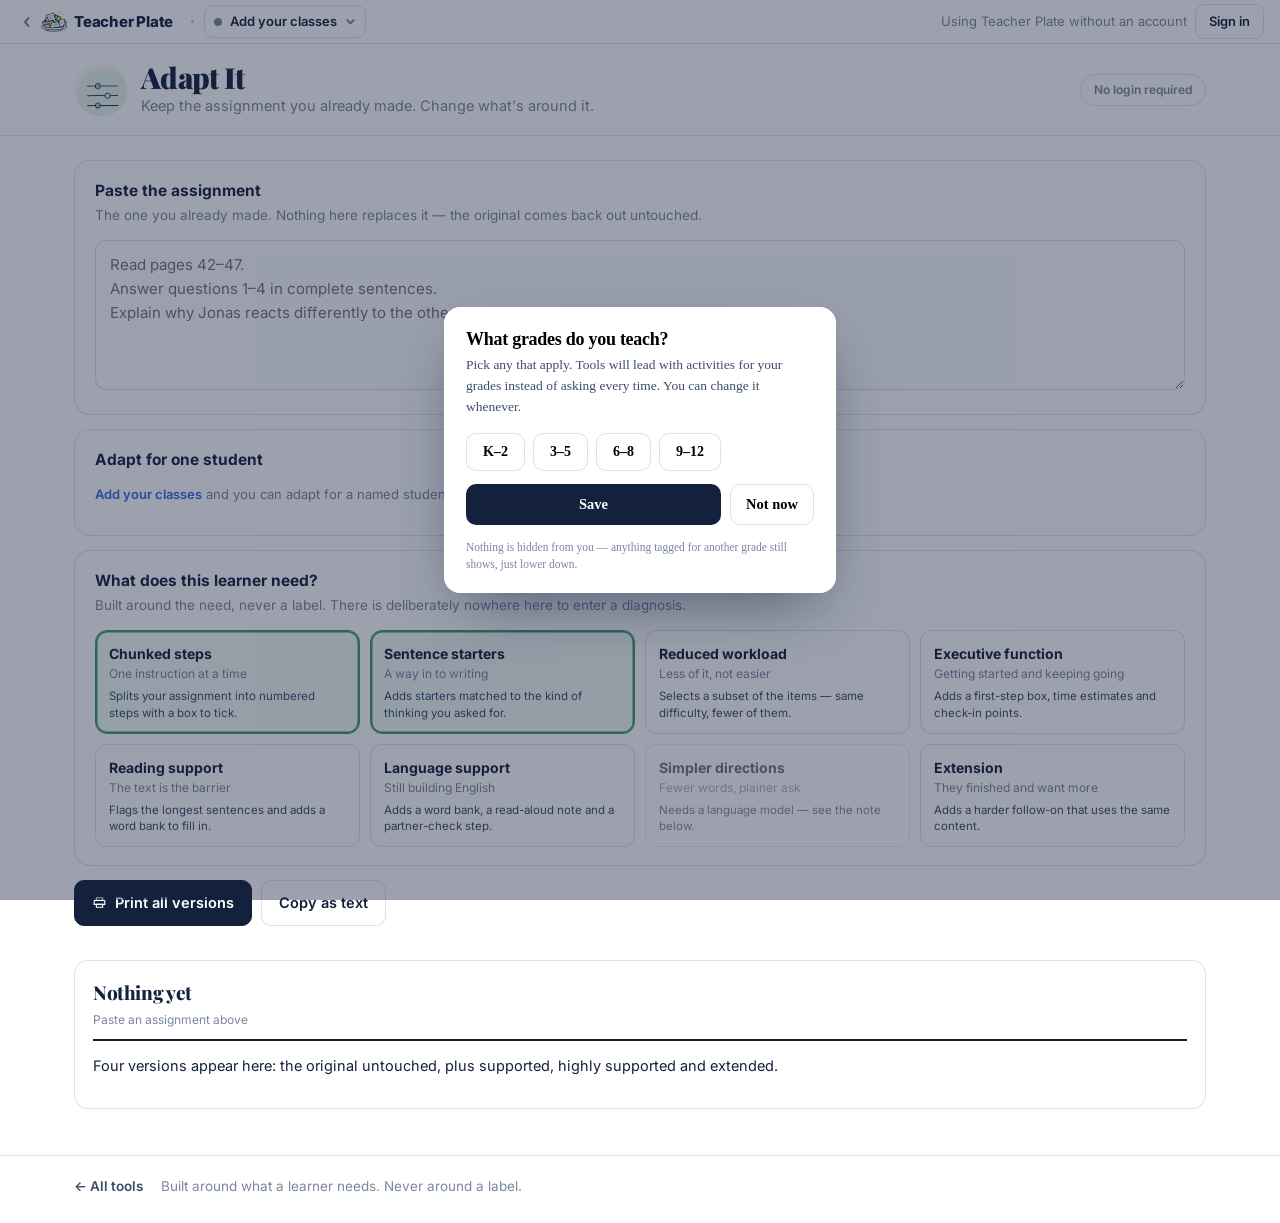
==== adapt-it/index.html @ 30fc8017 "Build Adapt It — the structural half, honestly labelled Everything here that works without a languag" ====
<!DOCTYPE html>
<html lang="en">
<head>
<meta charset="utf-8">
<meta name="viewport" content="width=device-width, initial-scale=1">
<title>Adapt It — differentiate what you're already teaching | Teacher Plate</title>
<meta name="description" content="Paste the assignment you already have. Get versions built around what the learner needs — never around a label. Free, no account.">
<link rel="preconnect" href="https://fonts.googleapis.com">
<link rel="preconnect" href="https://fonts.gstatic.com" crossorigin>
<link href="https://fonts.googleapis.com/css2?family=Playfair+Display:wght@700;800;900&family=Caveat:wght@600;700&family=Inter:wght@400;500;600;700&display=swap" rel="stylesheet">
<link rel="icon" href="data:image/svg+xml,<svg xmlns='http://www.w3.org/2000/svg' viewBox='0 0 100 100'><text y='.9em' font-size='90'>🪜</text></svg>">
<link rel="stylesheet" href="/css/tokens.css">
<link rel="stylesheet" href="css/styles.css?v=1">
<script src="/core/config.js?v=3"></script>
<script src="/core/bar.js?v=9" data-hub="/app.html"></script>
</head>
<body>

<header class="tool-head no-print">
  <div class="wrap">
    <img class="badge" src="/img/icons/adapt-it.png" alt="" width="144" height="144">
    <div>
      <h1>Adapt It</h1>
      <p>Keep the assignment you already made. Change what's around it.</p>
    </div>
    <span class="no-acct">No login required</span>
  </div>
</header>

<main id="view" class="wrap"></main>

<footer class="tool-foot no-print">
  <div class="wrap">
    <a href="/tools.html">← All tools</a>
    <span>Built around what a learner needs. Never around a label.</span>
  </div>
</footer>

<div class="toast no-print" id="toast" hidden></div>
<script src="js/scaffolds.data.js?v=1"></script>
<script src="js/app.js?v=1"></script>
</body>
</html>
---- css/tokens.css ----
/* ══ Offload design tokens — shared by index.html (marketing) + app.html (signed-in) ══ */
:root{
  /* surfaces — WHITE base, no cream */
  --cream:#FFFFFF;          /* page background (name kept for compatibility) */
  --cream-deep:#F7F8FA;     /* faint zone / alternating band */
  --paper:#FFFFFF;          /* card surface */

  /* ink */
  --ink:#14213D;
  --ink-2:#3C4C6B;
  --ink-3:#7B87A0;

  /* accents */
  --pink:#F76A8C;
  --pink-soft:#FFE1EA;
  --yellow:#FFD44D;
  --yellow-soft:#FFF0C2;
  --blue:#3567E8;
  --blue-soft:#DCEAFF;
  --mint:#DCF2E3;
  --green:#3E9A6A;
  --lilac:#E9E2FF;
  --purple:#7B5BD6;
  --peach:#FFE2D0;
  --orange:#E8763A;

  /* lines + shadow */
  --line:rgba(20,33,61,.13);
  --line-2:rgba(20,33,61,.07);
  --shadow:0 1px 2px rgba(20,33,61,.04), 0 8px 22px -12px rgba(20,33,61,.14);
  --shadow-lift:0 2px 4px rgba(20,33,61,.06), 0 18px 34px -16px rgba(20,33,61,.22);
  --r-organic:22px 20px 24px 21px;
}
---- adapt-it/css/styles.css ----
*{box-sizing:border-box}
html,body{margin:0;padding:0}
body{font-family:Inter,-apple-system,BlinkMacSystemFont,"Segoe UI",sans-serif;background:var(--cream);
     color:var(--ink);-webkit-font-smoothing:antialiased;font-size:16px;line-height:1.5}
a{color:inherit;text-decoration:none}
button{font:inherit;color:inherit;background:none;border:0;cursor:pointer}
.wrap{max-width:1180px;margin:0 auto;padding:0 24px}

.tool-head{border-bottom:1.5px solid var(--line);background:#fff}
.tool-head .wrap{display:flex;align-items:center;gap:13px;padding:18px 24px}
.badge{width:54px;height:54px;flex:none;display:block;object-fit:contain}
.tool-head h1{font-family:"Playfair Display",serif;font-weight:900;font-size:29px;letter-spacing:-.025em;margin:0;line-height:1.05}
.tool-head p{margin:3px 0 0;font-size:14.5px;color:var(--ink-3)}
.no-acct{margin-left:auto;font-size:12px;font-weight:600;color:var(--ink-3);
         border:1.5px solid var(--line);border-radius:999px;padding:6px 13px;white-space:nowrap}

.setup{padding:24px 0 8px}
.panel{background:#fff;border:1.5px solid var(--line);border-radius:16px;padding:18px 20px;margin-bottom:14px}
.panel h3{margin:0 0 3px;font-size:15.5px;font-weight:700}
.panel p.hint{margin:0 0 14px;font-size:13.5px;color:var(--ink-3);line-height:1.55}
textarea.paste{font:inherit;font-size:15px;padding:12px 14px;border:1.5px solid var(--line);border-radius:11px;
     background:#FCFCFD;color:var(--ink);width:100%;min-height:150px;resize:vertical;line-height:1.6}
textarea.paste:focus{outline:none;border-color:var(--blue);background:#fff}

.needs{display:grid;grid-template-columns:repeat(4,minmax(0,1fr));gap:10px}
.need{border:1.5px solid var(--line);border-radius:12px;padding:12px 13px;text-align:left;background:#fff;
      transition:.15s;width:100%}
.need:hover{border-color:rgba(20,33,61,.3)}
.need.on{border-color:var(--green);background:#F1FAF4;box-shadow:0 0 0 1.5px var(--green) inset}
.need b{display:block;font-size:14px;font-weight:700}
.need span{display:block;font-size:12px;color:var(--ink-3);margin-top:2px;line-height:1.35}
.need .adds{display:block;font-size:11.5px;color:var(--ink-2);margin-top:6px;line-height:1.4}
.need.locked{opacity:.62}

.forstu{display:flex;gap:9px;align-items:flex-end;flex-wrap:wrap}
.f{display:flex;flex-direction:column;gap:5px}
.f label{font-size:12.5px;font-weight:600;color:var(--ink-2)}
.f select{font:inherit;font-size:14.5px;padding:9px 11px;border:1.5px solid var(--line);border-radius:9px;
     background:#FCFCFD;color:var(--ink);min-width:190px}
.f select:focus{outline:none;border-color:var(--blue);background:#fff}
.supports{font-size:12.5px;color:var(--ink-3);margin-top:9px;line-height:1.55}
.supports b{color:var(--ink-2)}
.rosternote{font-size:13px;color:var(--ink-3);line-height:1.5}
.rosternote a{color:var(--blue);font-weight:600}

.gap{background:#FFF7E6;border:1.5px solid rgba(232,118,58,.3);border-radius:12px;padding:13px 15px;
     font-size:13.5px;color:#8A5A10;line-height:1.6;margin-top:4px}
.gap b{display:block;margin-bottom:3px}

.rowacts{display:flex;gap:9px;flex-wrap:wrap;margin:4px 0 26px}
.btn{display:inline-flex;align-items:center;gap:8px;font-size:14.5px;font-weight:600;
     border:1.5px solid var(--line);border-radius:10px;padding:11px 17px;background:#fff}
.btn:hover{border-color:var(--ink)}
.btn.primary{background:var(--ink);color:#fff;border-color:var(--ink)}
.btn.primary:hover{background:#1B2C50}
.btn svg{width:15px;height:15px;stroke:currentColor;fill:none;stroke-width:1.8;stroke-linecap:round;stroke-linejoin:round}

.versions{display:grid;grid-template-columns:repeat(auto-fit,minmax(255px,1fr));gap:14px;padding-bottom:46px}
.ver{background:#fff;border:1.5px solid var(--line);border-radius:14px;padding:17px 18px;break-inside:avoid}
.ver .vh{border-bottom:2px solid var(--ink);padding-bottom:9px;margin-bottom:13px}
.ver .vh b{display:block;font-family:"Playfair Display",serif;font-weight:800;font-size:19px;letter-spacing:-.02em}
.ver .vh span{font-size:12px;color:var(--ink-3)}
.blk{margin-bottom:14px}
.blk h4{margin:0 0 5px;font-size:11px;font-weight:700;letter-spacing:.09em;text-transform:uppercase;color:var(--ink-3)}
.blk p{margin:0 0 6px;line-height:1.6;font-size:14.5px;white-space:pre-wrap}
.blk ol,.blk ul{margin:0;padding-left:19px;font-size:14.5px}
.blk li{margin-bottom:5px;line-height:1.5}
.blk .box{list-style:none;margin-left:-19px}
.blk .box li{display:flex;gap:9px;align-items:flex-start}
.blk .box i{width:14px;height:14px;border:2px solid var(--ink);border-radius:3px;flex:none;margin-top:4px}
.blk .bank{border:1.5px dashed var(--line);border-radius:9px;padding:9px 11px;min-height:52px;font-size:13.5px;color:var(--ink-3)}
.long{background:#FFF6DA;padding:1px 3px;border-radius:3px}

.toast{position:fixed;left:50%;bottom:26px;transform:translateX(-50%);background:var(--ink);color:#fff;
       font-size:13.5px;font-weight:600;padding:11px 18px;border-radius:11px;z-index:60}
.tool-foot{border-top:1.5px solid var(--line);background:#fff}
.tool-foot .wrap{display:flex;align-items:center;gap:18px;padding:20px 24px 26px;font-size:13.5px;color:var(--ink-3);flex-wrap:wrap}
.tool-foot a{font-weight:600;color:var(--ink-2)}
.tool-foot a:hover{color:var(--blue)}

@media (max-width:1000px){ .needs{grid-template-columns:repeat(2,minmax(0,1fr))} }
@media (max-width:560px){ .needs{grid-template-columns:1fr} .no-acct{display:none} }

@media print{
  .no-print,.setup,.rowacts{display:none !important}
  #tp-bar{display:none !important}
  body{background:#fff}
  .wrap{max-width:none;padding:0}
  .versions{display:block}
  .ver{border:0;border-radius:0;padding:0;margin:0;break-after:page}
  .ver:last-child{break-after:auto}
  @page{margin:16mm}
}
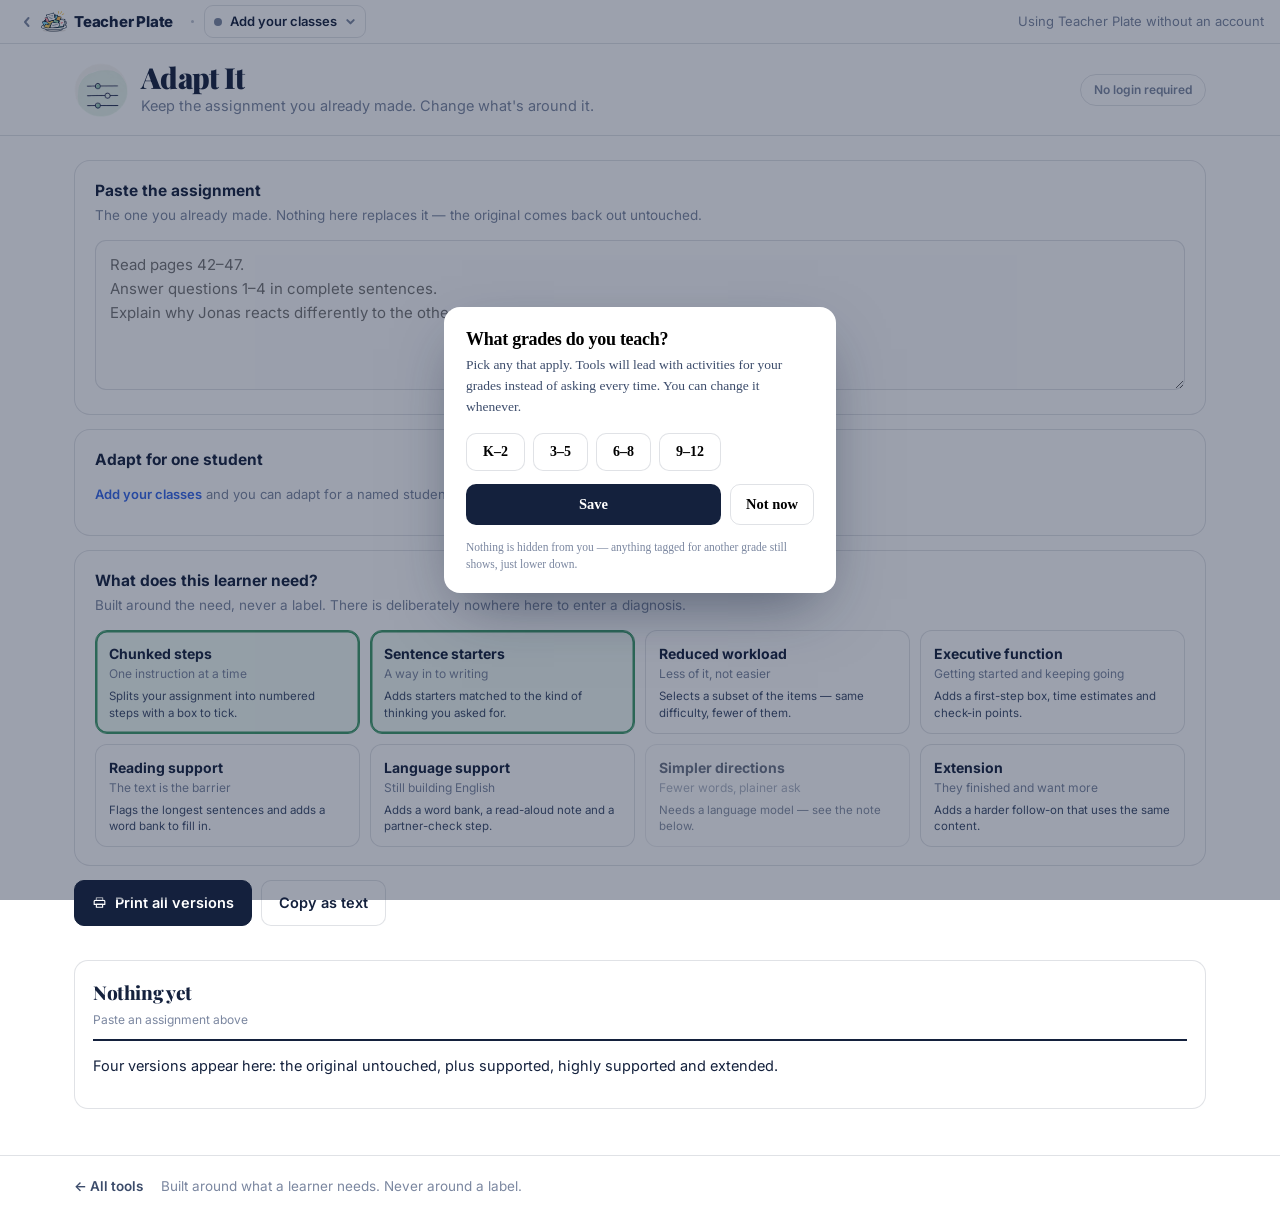
==== commit 6f33399f: "Free with no login: switch accounts off, keep them recoverable Decided: Teacher Plate is free and ne" ====
--- a/adapt-it/index.html
+++ b/adapt-it/index.html
@@ -11,7 +11,7 @@
 <link rel="icon" href="data:image/svg+xml,<svg xmlns='http://www.w3.org/2000/svg' viewBox='0 0 100 100'><text y='.9em' font-size='90'>🪜</text></svg>">
 <link rel="stylesheet" href="/css/tokens.css">
 <link rel="stylesheet" href="css/styles.css?v=1">
-<script src="/core/config.js?v=3"></script>
+<script src="/core/config.js?v=4"></script>
 <script src="/core/bar.js?v=9" data-hub="/app.html"></script>
 </head>
 <body>
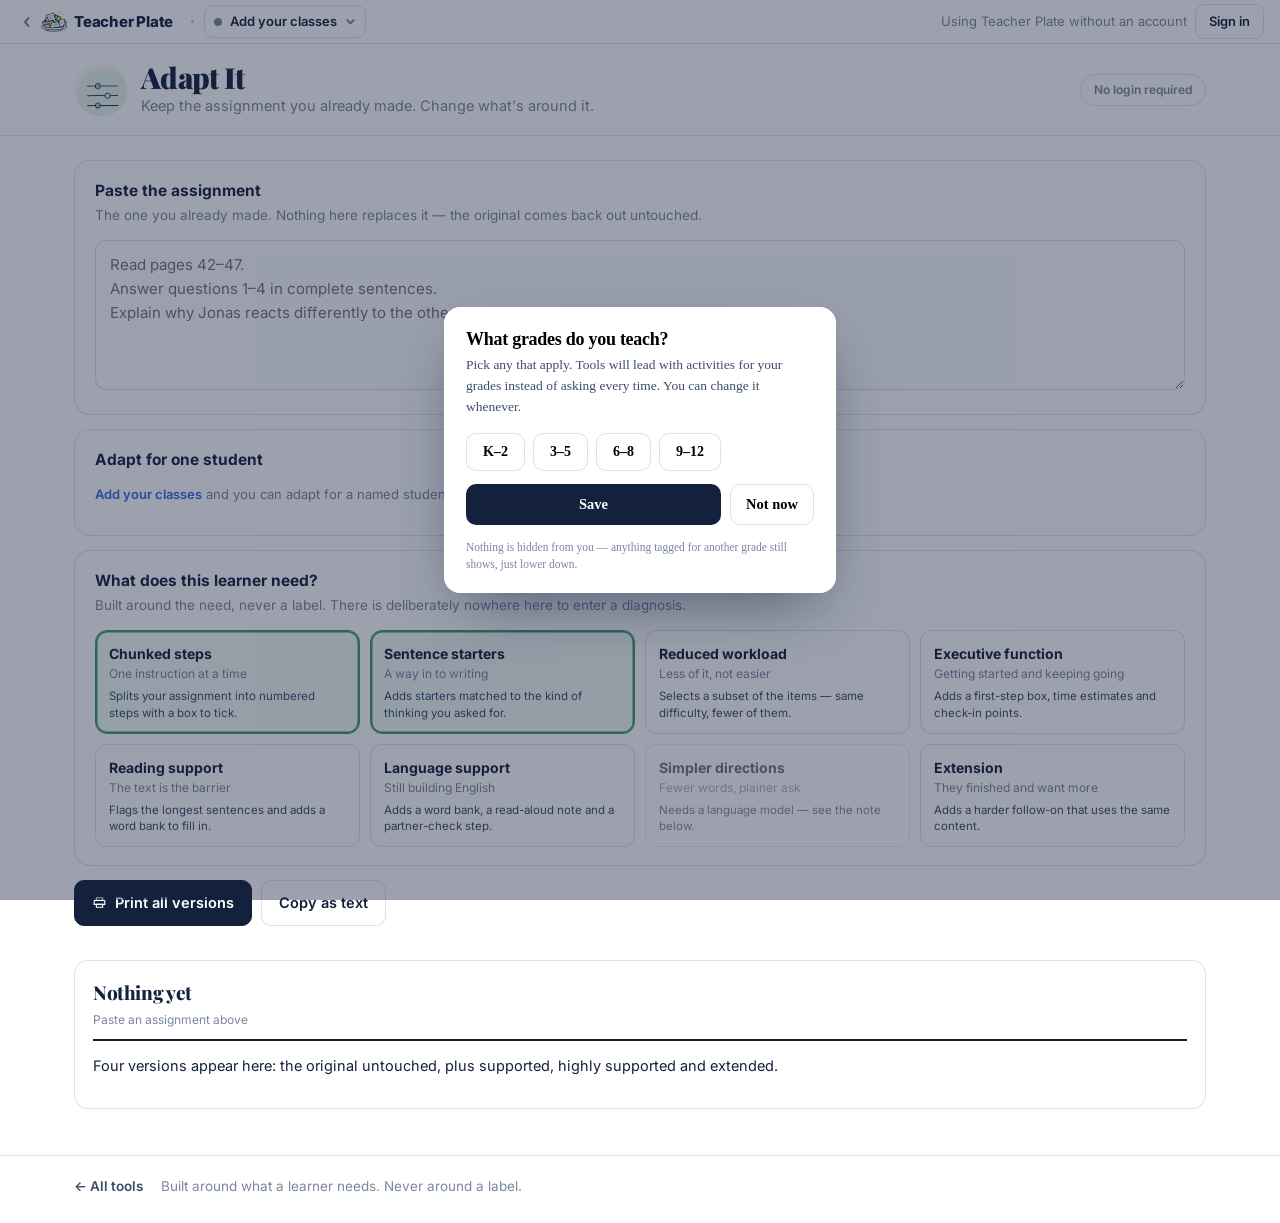
==== commit a9cba7ae: "Accounts back on, and free Sign-in returns: optional, free, no paid tier anywhere. Copy now says so," ====
--- a/adapt-it/index.html
+++ b/adapt-it/index.html
@@ -11,8 +11,8 @@
 <link rel="icon" href="data:image/svg+xml,<svg xmlns='http://www.w3.org/2000/svg' viewBox='0 0 100 100'><text y='.9em' font-size='90'>🪜</text></svg>">
 <link rel="stylesheet" href="/css/tokens.css">
 <link rel="stylesheet" href="css/styles.css?v=1">
-<script src="/core/config.js?v=4"></script>
-<script src="/core/bar.js?v=9" data-hub="/app.html"></script>
+<script src="/core/config.js?v=5"></script>
+<script src="/core/bar.js?v=10" data-hub="/app.html"></script>
 </head>
 <body>
 
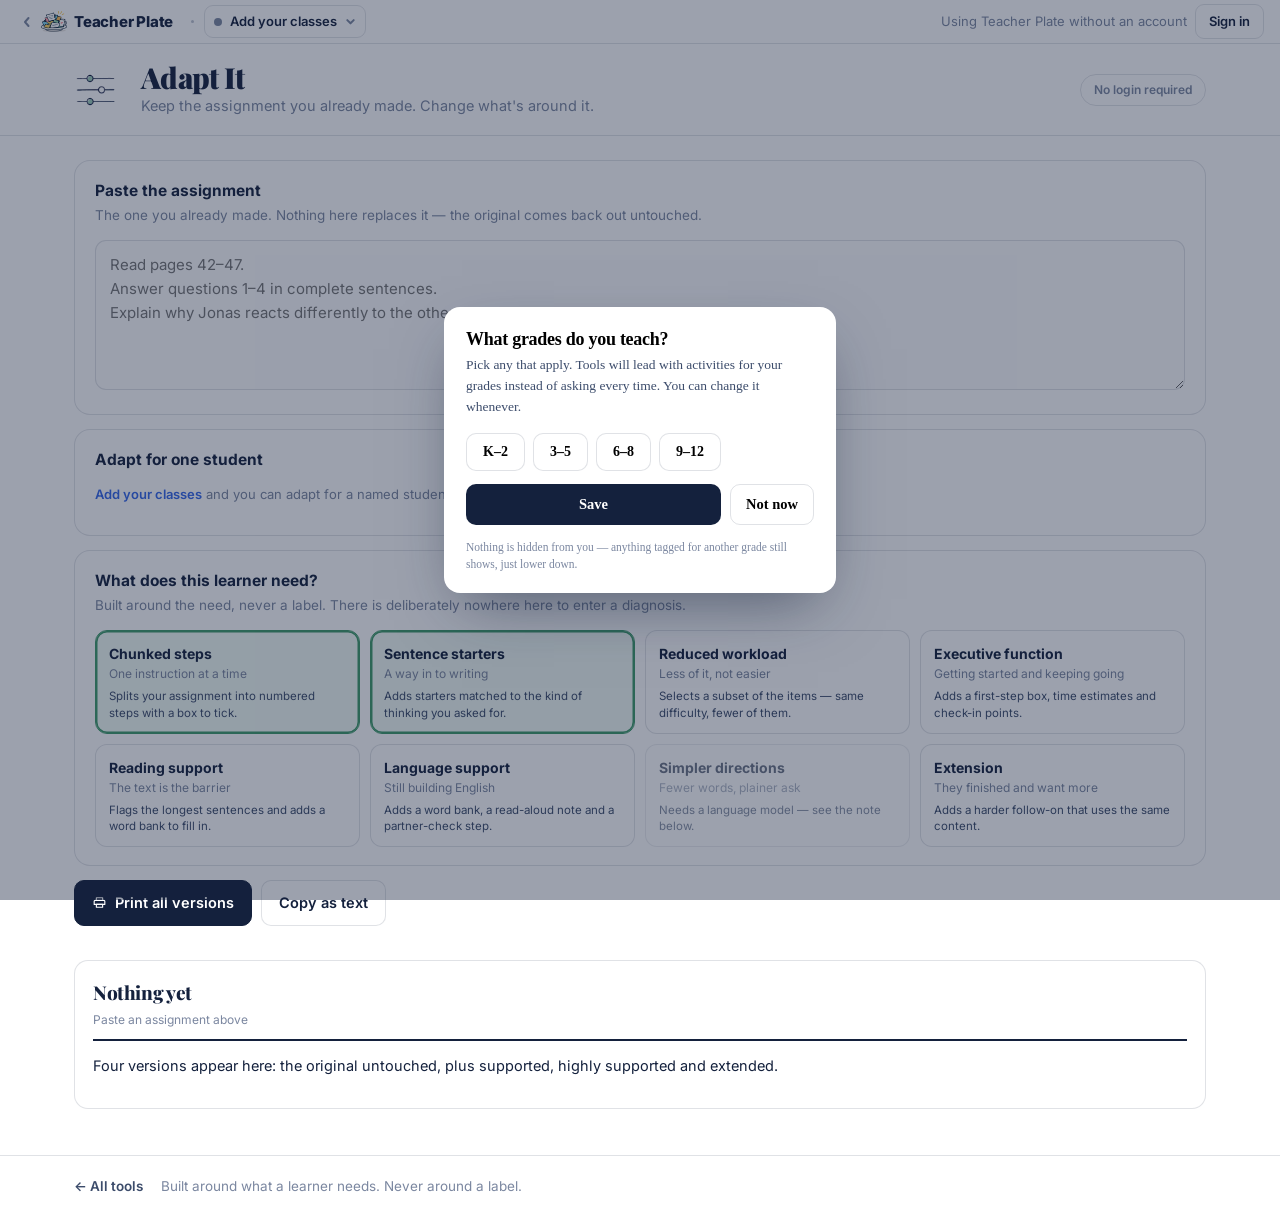
==== commit cd483a45: "Icons: free-standing with a tilt (treatment D) Circles gone. The drawings stand on their own, larger" ====
--- a/adapt-it/index.html
+++ b/adapt-it/index.html
@@ -10,15 +10,15 @@
 <link href="https://fonts.googleapis.com/css2?family=Playfair+Display:wght@700;800;900&family=Caveat:wght@600;700&family=Inter:wght@400;500;600;700&display=swap" rel="stylesheet">
 <link rel="icon" href="data:image/svg+xml,<svg xmlns='http://www.w3.org/2000/svg' viewBox='0 0 100 100'><text y='.9em' font-size='90'>🪜</text></svg>">
 <link rel="stylesheet" href="/css/tokens.css">
-<link rel="stylesheet" href="css/styles.css?v=1">
+<link rel="stylesheet" href="css/styles.css?v=8">
 <script src="/core/config.js?v=5"></script>
-<script src="/core/bar.js?v=10" data-hub="/app.html"></script>
+<script src="/core/bar.js?v=12" data-hub="/app.html"></script>
 </head>
 <body>
 
 <header class="tool-head no-print">
   <div class="wrap">
-    <img class="badge" src="/img/icons/adapt-it.png" alt="" width="144" height="144">
+    <img class="badge" src="/img/art/adapt-it.png" alt="" width="160" height="160">
     <div>
       <h1>Adapt It</h1>
       <p>Keep the assignment you already made. Change what's around it.</p>
